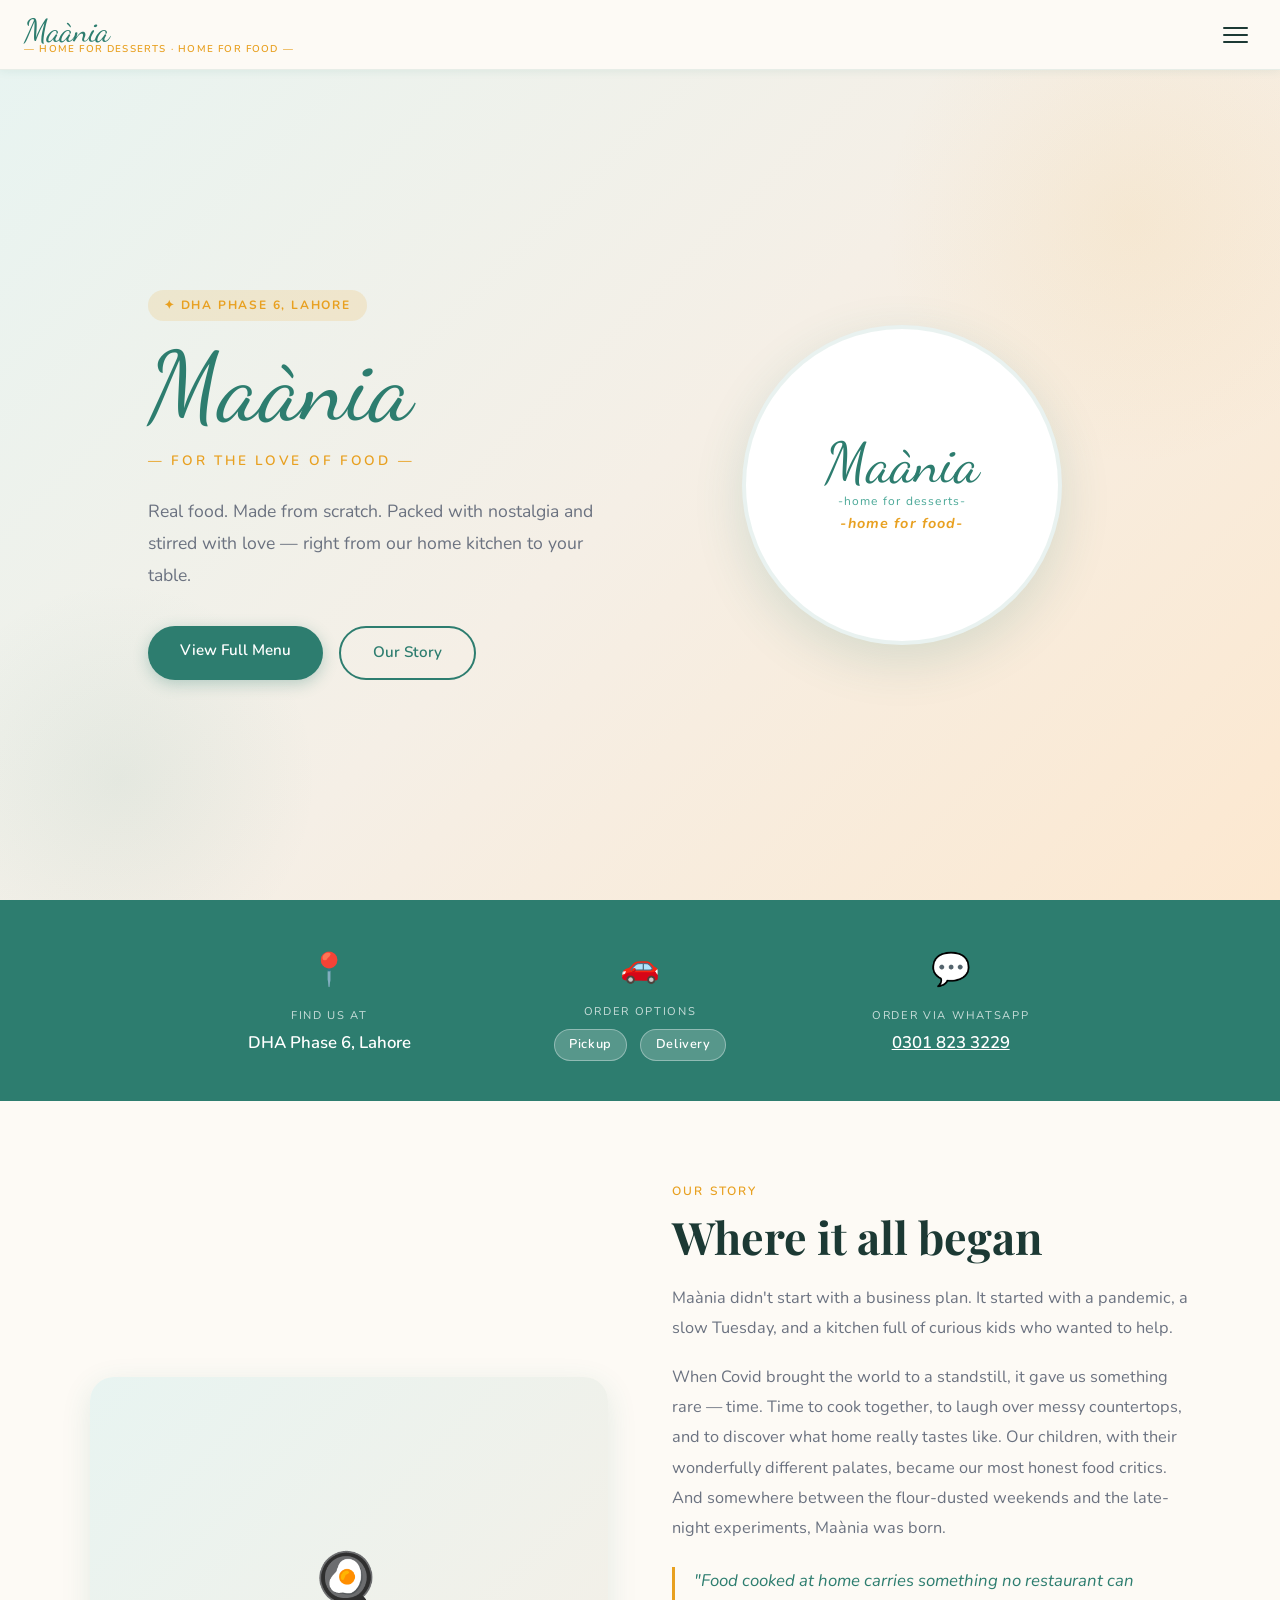
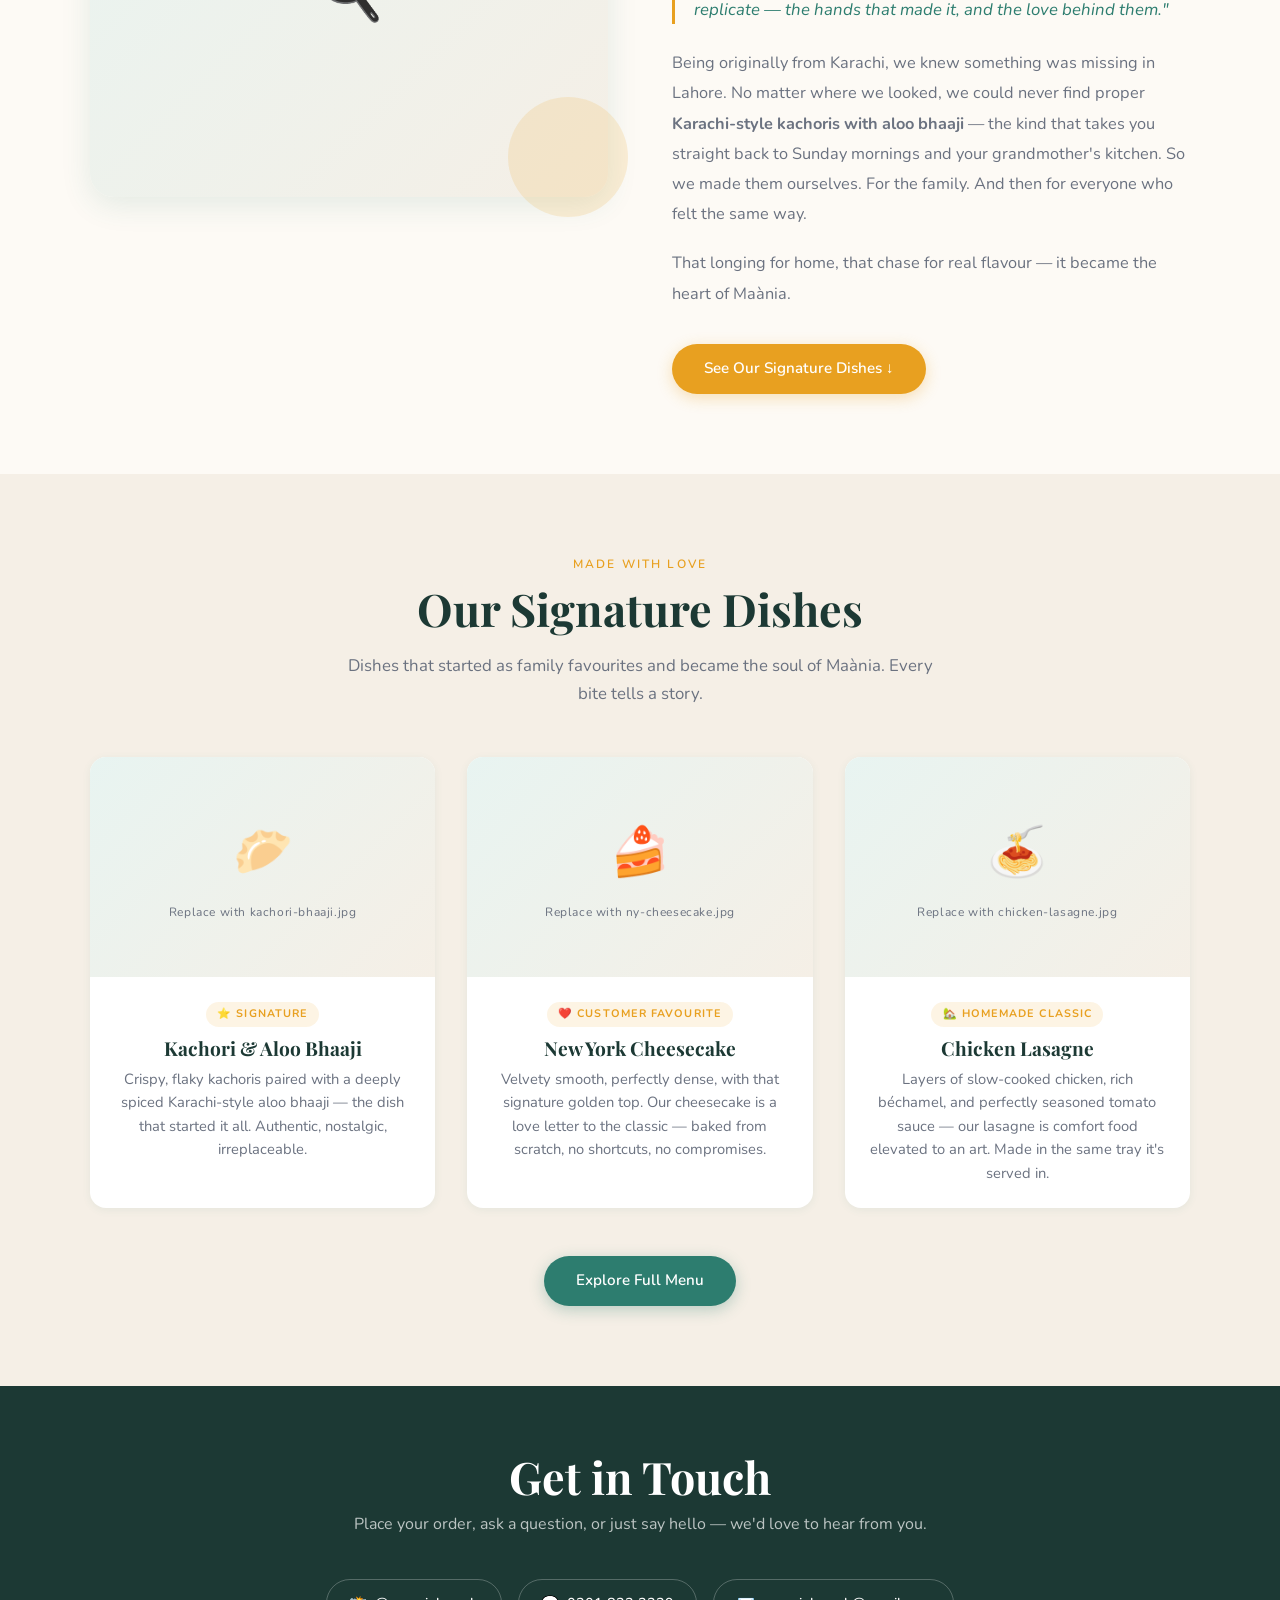
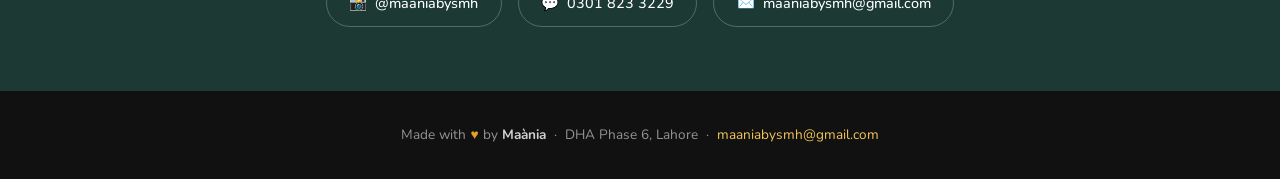
==== index.html @ 95490e04 "add maania website" ====
<!DOCTYPE html>
<html lang="en">
<head>
  <meta charset="UTF-8" />
  <meta name="viewport" content="width=device-width, initial-scale=1.0" />
  <title>Maània — Home for Desserts · Home for Food</title>
  <meta name="description" content="Maània is a home-based food brand from DHA Phase 6, Lahore, offering homemade dishes, platters, cakes, and more — made with love." />
  <link rel="stylesheet" href="style.css" />
  <!-- Replace the line below with your actual favicon path -->
  <!-- <link rel="icon" href="images/favicon.png" type="image/png" /> -->
</head>
<body>

<!-- ===== HEADER ===== -->
<header>
  <a href="index.html" class="logo-wrap">
    <span class="logo-name">Maània</span>
    <span class="logo-slogan">— home for desserts · home for food —</span>
  </a>
  <button class="hamburger" aria-label="Open menu">
    <span></span><span></span><span></span>
  </button>
</header>

<!-- ===== NAV OVERLAY ===== -->
<nav class="nav-overlay" role="navigation">
  <div class="nav-menu">
    <a href="index.html">Home</a>
    <a href="menu.html">Menu</a>
    <a href="dessert-platters.html">Dessert Platters</a>
    <a href="savoury-platters.html">Savoury Platters</a>
    <a href="cakes.html">Cakes</a>
    <a href="contact.html">Contact</a>
  </div>
</nav>

<main>

  <!-- ===== HERO ===== -->
  <section class="hero" id="home">
    <div class="hero-inner">
      <div class="hero-text">
        <span class="hero-tag">✦ DHA Phase 6, Lahore</span>
        <div class="hero-brand">Maània</div>
        <div class="hero-slogan">— for the love of food —</div>
        <p class="hero-intro">
          Real food. Made from scratch. Packed with nostalgia and stirred with love — right from our home kitchen to your table.
        </p>
        <div style="display:flex; gap:1rem; flex-wrap:wrap;">
          <a href="menu.html" class="btn btn-primary">View Full Menu</a>
          <a href="#story" class="btn btn-outline">Our Story</a>
        </div>
      </div>
      <div class="hero-visual">
        <div class="hero-logo-circle">
          <!--
            TO REPLACE: swap the div below with:
            <img src="images/logo.png" alt="Maània logo" />
          -->
          <div class="hero-logo-placeholder">
            <div class="lg-name">Maània</div>
            <div class="lg-tag1">-home for desserts-</div>
            <div class="lg-tag2">-home for food-</div>
          </div>
        </div>
      </div>
    </div>
  </section>

  <!-- ===== LOCATION STRIP ===== -->
  <div class="location-strip">
    <div class="location-grid">
      <div class="loc-item">
        <div class="loc-icon">📍</div>
        <div class="loc-label">Find us at</div>
        <div class="loc-value">DHA Phase 6, Lahore</div>
      </div>
      <div class="loc-item">
        <div class="loc-icon">🚗</div>
        <div class="loc-label">Order Options</div>
        <div class="service-badges">
          <span class="service-badge">Pickup</span>
          <span class="service-badge">Delivery</span>
        </div>
      </div>
      <div class="loc-item">
        <div class="loc-icon">💬</div>
        <div class="loc-label">Order via WhatsApp</div>
        <div class="loc-value">
          <a href="https://wa.me/923018233229" target="_blank" style="color:#fff; text-decoration:underline;">0301 823 3229</a>
        </div>
      </div>
    </div>
  </div>

  <!-- ===== OUR STORY ===== -->
  <section class="section section-cream" id="story">
    <div class="container">
      <div class="story-grid">
        <div class="story-img-wrap reveal">
          <!--
            TO REPLACE: swap the div below with:
            <img src="images/story-photo.jpg" alt="Cooking with family" class="story-img" />
          -->
          <div class="story-img-placeholder">🍳</div>
          <div class="story-accent"></div>
        </div>
        <div class="story-text reveal">
          <span class="section-label">Our Story</span>
          <h2 class="section-heading">Where it all began</h2>
          <p>
            Maània didn't start with a business plan. It started with a pandemic, a slow Tuesday, and a kitchen full of curious kids who wanted to help.
          </p>
          <p>
            When Covid brought the world to a standstill, it gave us something rare — time. Time to cook together, to laugh over messy countertops, and to discover what home really tastes like. Our children, with their wonderfully different palates, became our most honest food critics. And somewhere between the flour-dusted weekends and the late-night experiments, Maània was born.
          </p>
          <blockquote class="quote">
            "Food cooked at home carries something no restaurant can replicate — the hands that made it, and the love behind them."
          </blockquote>
          <p>
            Being originally from Karachi, we knew something was missing in Lahore. No matter where we looked, we could never find proper <strong>Karachi-style kachoris with aloo bhaaji</strong> — the kind that takes you straight back to Sunday mornings and your grandmother's kitchen. So we made them ourselves. For the family. And then for everyone who felt the same way.
          </p>
          <p>
            That longing for home, that chase for real flavour — it became the heart of Maània.
          </p>
          <a href="#signature" class="btn btn-gold" style="margin-top:1rem;">See Our Signature Dishes ↓</a>
        </div>
      </div>
    </div>
  </section>

  <!-- ===== SIGNATURE DISHES ===== -->
  <section class="section section-sand" id="signature">
    <div class="container text-center">
      <span class="section-label">Made with love</span>
      <h2 class="section-heading">Our Signature Dishes</h2>
      <p class="section-sub">
        Dishes that started as family favourites and became the soul of Maània. Every bite tells a story.
      </p>

      <div class="dishes-grid">

        <!-- DISH 1: Kachori & Bhaaji -->
        <div class="dish-card reveal">
          <!--
            TO REPLACE: remove the div below and add:
            <img src="images/kachori-bhaaji.jpg" alt="Kachori and Bhaaji" class="dish-card-img" />
          -->
          <div class="dish-img-placeholder">
            <span class="ph-icon">🥟</span>
            <span class="ph-text">Replace with kachori-bhaaji.jpg</span>
          </div>
          <div class="dish-card-body">
            <span class="dish-tag">⭐ Signature</span>
            <h3>Kachori &amp; Aloo Bhaaji</h3>
            <p>Crispy, flaky kachoris paired with a deeply spiced Karachi-style aloo bhaaji — the dish that started it all. Authentic, nostalgic, irreplaceable.</p>
          </div>
        </div>

        <!-- DISH 2: NY Cheesecake -->
        <div class="dish-card reveal">
          <!--
            TO REPLACE:
            <img src="images/ny-cheesecake.jpg" alt="New York Cheesecake" class="dish-card-img" />
          -->
          <div class="dish-img-placeholder">
            <span class="ph-icon">🍰</span>
            <span class="ph-text">Replace with ny-cheesecake.jpg</span>
          </div>
          <div class="dish-card-body">
            <span class="dish-tag">❤️ Customer Favourite</span>
            <h3>New York Cheesecake</h3>
            <p>Velvety smooth, perfectly dense, with that signature golden top. Our cheesecake is a love letter to the classic — baked from scratch, no shortcuts, no compromises.</p>
          </div>
        </div>

        <!-- DISH 3: Chicken Lasagne -->
        <div class="dish-card reveal">
          <!--
            TO REPLACE:
            <img src="images/chicken-lasagne.jpg" alt="Chicken Lasagne" class="dish-card-img" />
          -->
          <div class="dish-img-placeholder">
            <span class="ph-icon">🍝</span>
            <span class="ph-text">Replace with chicken-lasagne.jpg</span>
          </div>
          <div class="dish-card-body">
            <span class="dish-tag">🏡 Homemade Classic</span>
            <h3>Chicken Lasagne</h3>
            <p>Layers of slow-cooked chicken, rich béchamel, and perfectly seasoned tomato sauce — our lasagne is comfort food elevated to an art. Made in the same tray it's served in.</p>
          </div>
        </div>

      </div>
      <a href="menu.html" class="btn btn-primary">Explore Full Menu</a>
    </div>
  </section>

  <!-- ===== HOME CONTACT STRIP ===== -->
  <section class="home-contact">
    <div class="container">
      <h2 class="section-heading" style="color:#fff;">Get in Touch</h2>
      <p>Place your order, ask a question, or just say hello — we'd love to hear from you.</p>
      <div class="contact-pills">
        <a href="https://www.instagram.com/maaniabysmh" target="_blank" class="contact-pill">
          📸 &nbsp;@maaniabysmh
        </a>
        <a href="https://wa.me/923018233229" target="_blank" class="contact-pill">
          💬 &nbsp;0301 823 3229
        </a>
        <a href="mailto:maaniabysmh@gmail.com" class="contact-pill">
          ✉️ &nbsp;maaniabysmh@gmail.com
        </a>
      </div>
    </div>
  </section>

</main>

<!-- ===== FOOTER ===== -->
<footer>
  <p>Made with <span>♥</span> by <strong style="color:rgba(255,255,255,0.8);">Maània</strong> &nbsp;·&nbsp; DHA Phase 6, Lahore &nbsp;·&nbsp; <a href="mailto:maaniabysmh@gmail.com">maaniabysmh@gmail.com</a></p>
</footer>

<script src="script.js"></script>
</body>
</html>
---- style.css ----
/* ===========================
   MAANIA — style.css
   Colors derived from brand logo:
   Teal:      #2D7D6F  (logo script)
   Gold:      #E8A020  (accent tagline)
   Cream:     #FDFAF5  (warm background)
   Pale Blue: #E8F4F1  (section tint)
   Warm Sand: #F5EFE6  (alternate section)
   Dark:      #1C3934  (headings)
=========================== */

@import url('https://fonts.googleapis.com/css2?family=Playfair+Display:ital,wght@0,400;0,600;1,400&family=Nunito:wght@300;400;500;600&family=Dancing+Script:wght@600&display=swap');

/* ---- RESET & BASE ---- */
*, *::before, *::after { box-sizing: border-box; margin: 0; padding: 0; }
html { scroll-behavior: smooth; font-size: 16px; }
body {
  font-family: 'Nunito', sans-serif;
  background: #FDFAF5;
  color: #3a3a3a;
  line-height: 1.7;
  overflow-x: hidden;
}
img { max-width: 100%; display: block; }
a { text-decoration: none; color: inherit; }
ul { list-style: none; }

/* ---- CSS VARIABLES ---- */
:root {
  --teal:      #2D7D6F;
  --teal-dark: #1C3934;
  --teal-light:#4AA897;
  --gold:      #E8A020;
  --gold-light:#F4C55A;
  --cream:     #FDFAF5;
  --pale-blue: #E8F4F1;
  --warm-sand: #F5EFE6;
  --white:     #ffffff;
  --text:      #3a3a3a;
  --text-light:#6b7280;
  --radius-sm: 8px;
  --radius-md: 16px;
  --radius-lg: 24px;
  --shadow-sm: 0 2px 8px rgba(45,125,111,0.08);
  --shadow-md: 0 8px 30px rgba(45,125,111,0.12);
  --shadow-lg: 0 16px 50px rgba(45,125,111,0.16);
  --transition: 0.3s ease;
}

/* ---- TYPOGRAPHY ---- */
h1, h2, h3, h4 {
  font-family: 'Playfair Display', serif;
  color: var(--teal-dark);
  line-height: 1.2;
}
.display-name {
  font-family: 'Dancing Script', cursive;
  color: var(--teal);
  font-size: clamp(2.8rem, 7vw, 5rem);
}
.section-label {
  font-size: 0.75rem;
  letter-spacing: 0.18em;
  text-transform: uppercase;
  color: var(--gold);
  font-weight: 600;
  margin-bottom: 0.5rem;
  display: block;
}

/* ---- BUTTONS ---- */
.btn {
  display: inline-block;
  padding: 0.75rem 2rem;
  border-radius: 50px;
  font-family: 'Nunito', sans-serif;
  font-weight: 600;
  font-size: 0.95rem;
  cursor: pointer;
  transition: transform var(--transition), box-shadow var(--transition), background var(--transition);
  border: none;
}
.btn-primary {
  background: var(--teal);
  color: #fff;
  box-shadow: 0 4px 15px rgba(45,125,111,0.3);
}
.btn-primary:hover {
  background: var(--teal-dark);
  transform: translateY(-2px);
  box-shadow: 0 8px 25px rgba(45,125,111,0.35);
}
.btn-gold {
  background: var(--gold);
  color: #fff;
  box-shadow: 0 4px 15px rgba(232,160,32,0.3);
}
.btn-gold:hover {
  background: #c98910;
  transform: translateY(-2px);
  box-shadow: 0 8px 25px rgba(232,160,32,0.35);
}
.btn-outline {
  background: transparent;
  color: var(--teal);
  border: 2px solid var(--teal);
}
.btn-outline:hover {
  background: var(--teal);
  color: #fff;
  transform: translateY(-2px);
}

/* ---- HEADER / NAV ---- */
header {
  position: fixed;
  top: 0; left: 0; right: 0;
  z-index: 1000;
  background: rgba(253,250,245,0.97);
  backdrop-filter: blur(8px);
  border-bottom: 1px solid rgba(45,125,111,0.1);
  padding: 0 1.5rem;
  height: 70px;
  display: flex;
  align-items: center;
  justify-content: space-between;
  box-shadow: var(--shadow-sm);
}
.logo-wrap {
  display: flex;
  flex-direction: column;
  line-height: 1;
}
.logo-name {
  font-family: 'Dancing Script', cursive;
  font-size: 2rem;
  color: var(--teal);
  letter-spacing: -0.01em;
}
.logo-slogan {
  font-size: 0.62rem;
  letter-spacing: 0.12em;
  text-transform: uppercase;
  color: var(--gold);
  font-weight: 600;
  margin-top: -2px;
}

/* Hamburger */
.hamburger {
  background: none;
  border: none;
  cursor: pointer;
  padding: 8px;
  display: flex;
  flex-direction: column;
  gap: 5px;
  transition: var(--transition);
}
.hamburger span {
  display: block;
  width: 25px;
  height: 2px;
  background: var(--teal-dark);
  border-radius: 2px;
  transition: var(--transition);
}
.hamburger.active span:nth-child(1) { transform: translateY(7px) rotate(45deg); }
.hamburger.active span:nth-child(2) { opacity: 0; }
.hamburger.active span:nth-child(3) { transform: translateY(-7px) rotate(-45deg); }

/* Nav Overlay */
.nav-overlay {
  position: fixed;
  inset: 0;
  background: rgba(28,57,52,0.95);
  z-index: 999;
  display: flex;
  align-items: center;
  justify-content: center;
  opacity: 0;
  pointer-events: none;
  transition: opacity 0.35s ease;
}
.nav-overlay.open {
  opacity: 1;
  pointer-events: all;
}
.nav-menu {
  text-align: center;
  display: flex;
  flex-direction: column;
  gap: 2rem;
}
.nav-menu a {
  font-family: 'Playfair Display', serif;
  font-size: clamp(1.8rem, 5vw, 2.8rem);
  color: var(--cream);
  position: relative;
  transition: color var(--transition);
}
.nav-menu a::after {
  content: '';
  position: absolute;
  bottom: -4px; left: 50%; right: 50%;
  height: 2px;
  background: var(--gold);
  transition: left var(--transition), right var(--transition);
}
.nav-menu a:hover { color: var(--gold-light); }
.nav-menu a:hover::after { left: 0; right: 0; }

/* ---- PAGE WRAPPER ---- */
main { padding-top: 70px; }

/* ---- SECTIONS ---- */
.section { padding: 5rem 1.5rem; }
.section-cream { background: var(--cream); }
.section-pale { background: var(--pale-blue); }
.section-sand { background: var(--warm-sand); }
.container { max-width: 1100px; margin: 0 auto; }
.text-center { text-align: center; }
.section-heading {
  font-size: clamp(1.8rem, 4vw, 2.8rem);
  margin-bottom: 1rem;
}
.section-sub {
  color: var(--text-light);
  font-size: 1.05rem;
  max-width: 600px;
  margin: 0 auto 2.5rem;
}

/* ---- HERO ---- */
.hero {
  min-height: calc(100vh - 70px);
  display: flex;
  align-items: center;
  background: linear-gradient(135deg, var(--pale-blue) 0%, var(--warm-sand) 50%, #fce8d0 100%);
  padding: 4rem 1.5rem;
  position: relative;
  overflow: hidden;
}
.hero::before {
  content: '';
  position: absolute;
  top: -100px; right: -100px;
  width: 500px; height: 500px;
  border-radius: 50%;
  background: radial-gradient(circle, rgba(232,160,32,0.08) 0%, transparent 70%);
}
.hero::after {
  content: '';
  position: absolute;
  bottom: -80px; left: -80px;
  width: 400px; height: 400px;
  border-radius: 50%;
  background: radial-gradient(circle, rgba(45,125,111,0.07) 0%, transparent 70%);
}
.hero-inner {
  max-width: 1100px;
  margin: 0 auto;
  display: grid;
  grid-template-columns: 1fr 1fr;
  gap: 4rem;
  align-items: center;
  position: relative;
  z-index: 1;
}
.hero-text { }
.hero-tag {
  display: inline-block;
  background: rgba(232,160,32,0.15);
  color: var(--gold);
  font-size: 0.75rem;
  letter-spacing: 0.15em;
  text-transform: uppercase;
  font-weight: 700;
  padding: 0.35rem 1rem;
  border-radius: 50px;
  margin-bottom: 1.2rem;
}
.hero h1 {
  font-size: clamp(2.2rem, 5vw, 3.6rem);
  color: var(--teal-dark);
  margin-bottom: 0.5rem;
}
.hero-brand {
  font-family: 'Dancing Script', cursive;
  font-size: clamp(3.5rem, 9vw, 6rem);
  color: var(--teal);
  line-height: 1;
  margin-bottom: 0.8rem;
}
.hero-slogan {
  font-size: 0.85rem;
  letter-spacing: 0.2em;
  text-transform: uppercase;
  color: var(--gold);
  font-weight: 600;
  margin-bottom: 1.5rem;
}
.hero-intro {
  color: var(--text-light);
  font-size: 1.1rem;
  margin-bottom: 2.2rem;
  max-width: 460px;
  line-height: 1.8;
}
.hero-visual {
  display: flex;
  justify-content: center;
  align-items: center;
}
.hero-logo-circle {
  width: 320px;
  height: 320px;
  border-radius: 50%;
  background: var(--white);
  box-shadow: var(--shadow-lg);
  display: flex;
  align-items: center;
  justify-content: center;
  overflow: hidden;
  border: 4px solid rgba(45,125,111,0.1);
}
.hero-logo-circle img {
  width: 85%;
  height: 85%;
  object-fit: contain;
}
/* placeholder version */
.hero-logo-placeholder {
  text-align: center;
  padding: 2rem;
}
.hero-logo-placeholder .lg-name {
  font-family: 'Dancing Script', cursive;
  font-size: 3.5rem;
  color: var(--teal);
  line-height: 1;
}
.hero-logo-placeholder .lg-tag1 {
  font-size: 0.75rem;
  color: var(--teal-light);
  letter-spacing: 0.1em;
}
.hero-logo-placeholder .lg-tag2 {
  font-size: 0.9rem;
  color: var(--gold);
  font-weight: 700;
  letter-spacing: 0.08em;
  font-style: italic;
}

/* ---- LOCATION STRIP ---- */
.location-strip {
  background: var(--teal);
  color: #fff;
  padding: 2.5rem 1.5rem;
}
.location-grid {
  max-width: 900px;
  margin: 0 auto;
  display: grid;
  grid-template-columns: repeat(3, 1fr);
  gap: 2rem;
  text-align: center;
  align-items: center;
}
.loc-item { }
.loc-icon {
  font-size: 2rem;
  margin-bottom: 0.5rem;
}
.loc-label {
  font-size: 0.7rem;
  letter-spacing: 0.15em;
  text-transform: uppercase;
  opacity: 0.75;
  margin-bottom: 0.3rem;
}
.loc-value {
  font-weight: 600;
  font-size: 1.05rem;
}
.service-badges {
  display: flex;
  gap: 0.8rem;
  justify-content: center;
  margin-top: 0.5rem;
}
.service-badge {
  background: rgba(255,255,255,0.2);
  border: 1px solid rgba(255,255,255,0.35);
  border-radius: 50px;
  padding: 0.25rem 0.9rem;
  font-size: 0.8rem;
  font-weight: 600;
  letter-spacing: 0.05em;
}

/* ---- OUR STORY ---- */
.story-grid {
  display: grid;
  grid-template-columns: 1fr 1fr;
  gap: 4rem;
  align-items: center;
}
.story-img-wrap {
  position: relative;
}
.story-img {
  width: 100%;
  height: 420px;
  object-fit: cover;
  border-radius: var(--radius-lg);
  box-shadow: var(--shadow-md);
}
.story-img-placeholder {
  width: 100%;
  height: 420px;
  border-radius: var(--radius-lg);
  background: linear-gradient(135deg, var(--pale-blue), var(--warm-sand));
  display: flex;
  align-items: center;
  justify-content: center;
  box-shadow: var(--shadow-md);
  color: var(--teal-light);
  font-size: 4rem;
}
.story-accent {
  position: absolute;
  bottom: -20px; right: -20px;
  width: 120px; height: 120px;
  background: var(--gold);
  border-radius: 50%;
  opacity: 0.15;
}
.story-text h2 { margin-bottom: 1.2rem; }
.story-text p {
  color: var(--text-light);
  margin-bottom: 1.2rem;
  font-size: 1.02rem;
  line-height: 1.85;
}
.story-text .quote {
  border-left: 3px solid var(--gold);
  padding-left: 1.2rem;
  font-style: italic;
  color: var(--teal);
  font-size: 1.05rem;
  margin: 1.5rem 0;
}

/* ---- DISH CARDS ---- */
.dishes-grid {
  display: grid;
  grid-template-columns: repeat(3, 1fr);
  gap: 2rem;
  margin: 3rem 0;
}
.dish-card {
  background: var(--white);
  border-radius: var(--radius-md);
  box-shadow: var(--shadow-sm);
  overflow: hidden;
  transition: transform var(--transition), box-shadow var(--transition);
}
.dish-card:hover {
  transform: translateY(-6px);
  box-shadow: var(--shadow-md);
}
.dish-card-img {
  width: 100%;
  height: 220px;
  object-fit: cover;
  display: block;
}
.dish-img-placeholder {
  width: 100%;
  height: 220px;
  background: linear-gradient(135deg, var(--pale-blue) 0%, var(--warm-sand) 100%);
  display: flex;
  flex-direction: column;
  align-items: center;
  justify-content: center;
  color: var(--teal-light);
}
.dish-img-placeholder .ph-icon { font-size: 3rem; margin-bottom: 0.5rem; }
.dish-img-placeholder .ph-text { font-size: 0.75rem; color: var(--text-light); letter-spacing: 0.05em; }
.dish-card-body { padding: 1.4rem; }
.dish-tag {
  display: inline-block;
  background: rgba(232,160,32,0.12);
  color: var(--gold);
  font-size: 0.68rem;
  letter-spacing: 0.1em;
  text-transform: uppercase;
  font-weight: 700;
  padding: 0.2rem 0.7rem;
  border-radius: 50px;
  margin-bottom: 0.6rem;
}
.dish-card-body h3 {
  font-size: 1.2rem;
  margin-bottom: 0.5rem;
}
.dish-card-body p {
  color: var(--text-light);
  font-size: 0.92rem;
  line-height: 1.6;
}

/* ---- MENU PAGE ---- */
.menu-hero {
  background: linear-gradient(135deg, var(--teal-dark) 0%, var(--teal) 100%);
  padding: 5rem 1.5rem 4rem;
  text-align: center;
  color: #fff;
}
.menu-hero h1 { color: #fff; font-size: clamp(2rem, 5vw, 3rem); }
.menu-hero p { opacity: 0.8; margin-top: 0.8rem; }

.menu-section { margin-bottom: 4rem; }
.menu-section-title {
  font-size: 1.5rem;
  color: var(--teal);
  border-bottom: 2px solid var(--pale-blue);
  padding-bottom: 0.75rem;
  margin-bottom: 1.5rem;
  display: flex;
  align-items: center;
  gap: 0.75rem;
}
.menu-section-title::before {
  content: '';
  display: inline-block;
  width: 6px; height: 6px;
  background: var(--gold);
  border-radius: 50%;
}
.menu-items { display: flex; flex-direction: column; gap: 0; }
.menu-item {
  display: flex;
  align-items: center;
  gap: 1.5rem;
  padding: 1.2rem 0;
  border-bottom: 1px solid rgba(45,125,111,0.08);
  transition: background var(--transition);
}
.menu-item:last-child { border-bottom: none; }
.menu-item:hover { background: var(--pale-blue); border-radius: var(--radius-sm); padding-left: 0.8rem; }
.menu-item-img-wrap {
  width: 80px;
  height: 80px;
  border-radius: var(--radius-sm);
  overflow: hidden;
  flex-shrink: 0;
  background: var(--pale-blue);
  display: flex;
  align-items: center;
  justify-content: center;
  font-size: 1.8rem;
}
.menu-item-img-wrap img {
  width: 100%;
  height: 100%;
  object-fit: cover;
}
.menu-item-info { flex: 1; }
.menu-item-info h4 { font-size: 1rem; margin-bottom: 0.25rem; }
.menu-item-info p { font-size: 0.87rem; color: var(--text-light); }
.menu-item-price {
  font-weight: 700;
  color: var(--teal);
  font-size: 1rem;
  white-space: nowrap;
}

/* ---- PLATTER CARDS ---- */
.platters-hero {
  padding: 5rem 1.5rem 4rem;
  text-align: center;
}
.platters-hero.dessert { background: linear-gradient(135deg, #fce8d0, var(--warm-sand)); }
.platters-hero.savoury { background: linear-gradient(135deg, var(--pale-blue), #d4ede8); }
.platters-grid {
  display: grid;
  grid-template-columns: repeat(auto-fit, minmax(280px, 1fr));
  gap: 2rem;
  margin-top: 2rem;
}
.platter-card {
  background: var(--white);
  border-radius: var(--radius-md);
  box-shadow: var(--shadow-sm);
  overflow: hidden;
  transition: transform var(--transition), box-shadow var(--transition);
}
.platter-card:hover {
  transform: translateY(-5px);
  box-shadow: var(--shadow-md);
}
.platter-card-img {
  width: 100%;
  height: 200px;
  object-fit: cover;
}
.platter-img-placeholder {
  width: 100%;
  height: 200px;
  background: linear-gradient(135deg, var(--pale-blue), var(--warm-sand));
  display: flex;
  align-items: center;
  justify-content: center;
  font-size: 3.5rem;
}
.platter-card-body { padding: 1.4rem; }
.platter-size-badge {
  display: inline-block;
  background: var(--pale-blue);
  color: var(--teal);
  font-size: 0.68rem;
  letter-spacing: 0.1em;
  text-transform: uppercase;
  font-weight: 700;
  padding: 0.2rem 0.7rem;
  border-radius: 50px;
  margin-bottom: 0.6rem;
}
.platter-card-body h3 { font-size: 1.1rem; margin-bottom: 0.5rem; }
.platter-card-body p { font-size: 0.88rem; color: var(--text-light); margin-bottom: 1rem; }
.platter-price { font-weight: 700; color: var(--teal); font-size: 1rem; }

/* ---- CAKES PAGE ---- */
.cakes-hero {
  background: linear-gradient(135deg, #fdf0f8 0%, var(--warm-sand) 100%);
  padding: 5rem 1.5rem 4rem;
  text-align: center;
}
.cake-card {
  background: var(--white);
  border-radius: var(--radius-md);
  box-shadow: var(--shadow-sm);
  overflow: hidden;
  transition: transform var(--transition), box-shadow var(--transition);
  text-align: center;
}
.cake-card:hover {
  transform: translateY(-6px);
  box-shadow: var(--shadow-md);
}
.cake-img-placeholder {
  width: 100%;
  height: 220px;
  background: linear-gradient(135deg, #fdf0f8, var(--warm-sand));
  display: flex;
  align-items: center;
  justify-content: center;
  font-size: 4rem;
}
.cake-card-body { padding: 1.4rem; }
.cake-card-body h3 { font-size: 1.1rem; margin-bottom: 0.5rem; }
.cake-card-body p { font-size: 0.87rem; color: var(--text-light); }

/* ---- CONTACT SECTION ---- */
.contact-grid {
  display: grid;
  grid-template-columns: 1fr 1fr;
  gap: 4rem;
  align-items: start;
}
.contact-info h2 { margin-bottom: 1rem; }
.contact-info p { color: var(--text-light); margin-bottom: 2rem; line-height: 1.8; }
.contact-links { display: flex; flex-direction: column; gap: 1rem; }
.contact-link {
  display: flex;
  align-items: center;
  gap: 1rem;
  padding: 1rem 1.2rem;
  background: var(--white);
  border-radius: var(--radius-sm);
  box-shadow: var(--shadow-sm);
  color: var(--text);
  transition: transform var(--transition), box-shadow var(--transition);
  font-size: 0.95rem;
}
.contact-link:hover {
  transform: translateX(4px);
  box-shadow: var(--shadow-md);
  color: var(--teal);
}
.contact-link-icon {
  width: 40px; height: 40px;
  border-radius: 50%;
  display: flex;
  align-items: center;
  justify-content: center;
  font-size: 1.2rem;
  flex-shrink: 0;
}
.contact-link-icon.ig { background: linear-gradient(135deg, #f09433, #e6683c, #dc2743, #cc2366, #bc1888); color: #fff; }
.contact-link-icon.wa { background: #25D366; color: #fff; }
.contact-link-icon.em { background: var(--teal); color: #fff; }
.contact-link-icon.lo { background: var(--pale-blue); color: var(--teal); }

/* ---- CONTACT FORM ---- */
.contact-form { background: var(--white); border-radius: var(--radius-md); padding: 2rem; box-shadow: var(--shadow-sm); }
.contact-form h3 { margin-bottom: 1.5rem; font-size: 1.3rem; }
.form-group { margin-bottom: 1.2rem; }
.form-group label {
  display: block;
  font-size: 0.85rem;
  font-weight: 600;
  color: var(--teal-dark);
  margin-bottom: 0.4rem;
  letter-spacing: 0.02em;
}
.form-group input,
.form-group textarea {
  width: 100%;
  padding: 0.8rem 1rem;
  border: 1.5px solid rgba(45,125,111,0.2);
  border-radius: var(--radius-sm);
  font-family: 'Nunito', sans-serif;
  font-size: 0.95rem;
  background: var(--cream);
  color: var(--text);
  transition: border-color var(--transition), box-shadow var(--transition);
  outline: none;
}
.form-group input:focus,
.form-group textarea:focus {
  border-color: var(--teal);
  box-shadow: 0 0 0 3px rgba(45,125,111,0.1);
}
.form-group textarea { resize: vertical; min-height: 120px; }
.form-error { color: #e03c3c; font-size: 0.8rem; margin-top: 0.3rem; display: none; }
.form-group.error input,
.form-group.error textarea { border-color: #e03c3c; }
.form-group.error .form-error { display: block; }
.form-success {
  display: none;
  text-align: center;
  padding: 2rem;
  color: var(--teal);
}
.form-success .success-icon { font-size: 3rem; margin-bottom: 0.8rem; }

/* ---- HOME CONTACT STRIP ---- */
.home-contact {
  background: var(--teal-dark);
  color: #fff;
  padding: 4rem 1.5rem;
  text-align: center;
}
.home-contact h2 { color: #fff; margin-bottom: 0.5rem; }
.home-contact p { opacity: 0.7; margin-bottom: 2.5rem; }
.contact-pills {
  display: flex;
  flex-wrap: wrap;
  gap: 1rem;
  justify-content: center;
}
.contact-pill {
  display: flex;
  align-items: center;
  gap: 0.6rem;
  padding: 0.7rem 1.4rem;
  border-radius: 50px;
  border: 1.5px solid rgba(255,255,255,0.25);
  color: #fff;
  font-size: 0.9rem;
  font-weight: 500;
  transition: var(--transition);
}
.contact-pill:hover {
  background: rgba(255,255,255,0.1);
  border-color: rgba(255,255,255,0.5);
  transform: translateY(-2px);
}

/* ---- FOOTER ---- */
footer {
  background: #111;
  color: rgba(255,255,255,0.55);
  text-align: center;
  padding: 2rem 1.5rem;
  font-size: 0.85rem;
}
footer a { color: var(--gold-light); }
footer span { color: var(--gold); }

/* ---- PAGE HERO (inner pages) ---- */
.page-hero {
  padding: 5rem 1.5rem 3.5rem;
  text-align: center;
}
.page-hero h1 { font-size: clamp(2rem, 5vw, 3rem); }
.page-hero p { color: var(--text-light); margin-top: 0.8rem; max-width: 500px; margin-left: auto; margin-right: auto; }

/* ---- CUSTOM ORDER BANNER ---- */
.custom-banner {
  background: linear-gradient(135deg, var(--teal) 0%, var(--teal-dark) 100%);
  border-radius: var(--radius-md);
  padding: 3rem 2rem;
  text-align: center;
  color: #fff;
  margin-top: 3rem;
}
.custom-banner h3 { color: #fff; font-size: 1.5rem; margin-bottom: 0.7rem; }
.custom-banner p { opacity: 0.8; margin-bottom: 1.5rem; }

/* ---- SCROLL REVEAL ANIMATION ---- */
.reveal {
  opacity: 0;
  transform: translateY(30px);
  transition: opacity 0.7s ease, transform 0.7s ease;
}
.reveal.visible {
  opacity: 1;
  transform: translateY(0);
}

/* ---- ACTIVE NAV ---- */
body.nav-open { overflow: hidden; }

/* ===============================
   RESPONSIVE
================================ */
@media (max-width: 900px) {
  .hero-inner { grid-template-columns: 1fr; gap: 2rem; text-align: center; }
  .hero-visual { justify-content: center; }
  .hero-logo-circle { width: 240px; height: 240px; }
  .hero-intro { margin-left: auto; margin-right: auto; }
  .story-grid { grid-template-columns: 1fr; gap: 2.5rem; }
  .dishes-grid { grid-template-columns: 1fr 1fr; }
  .contact-grid { grid-template-columns: 1fr; gap: 2.5rem; }
  .location-grid { grid-template-columns: 1fr; gap: 1.5rem; }
}
@media (max-width: 600px) {
  .section { padding: 3.5rem 1.2rem; }
  .dishes-grid { grid-template-columns: 1fr; }
  .platters-grid { grid-template-columns: 1fr; }
  .contact-pills { flex-direction: column; align-items: center; }
  .hero { padding: 3rem 1.2rem 2rem; }
  .hero-logo-circle { width: 200px; height: 200px; }
  .menu-item-img-wrap { width: 60px; height: 60px; }
}
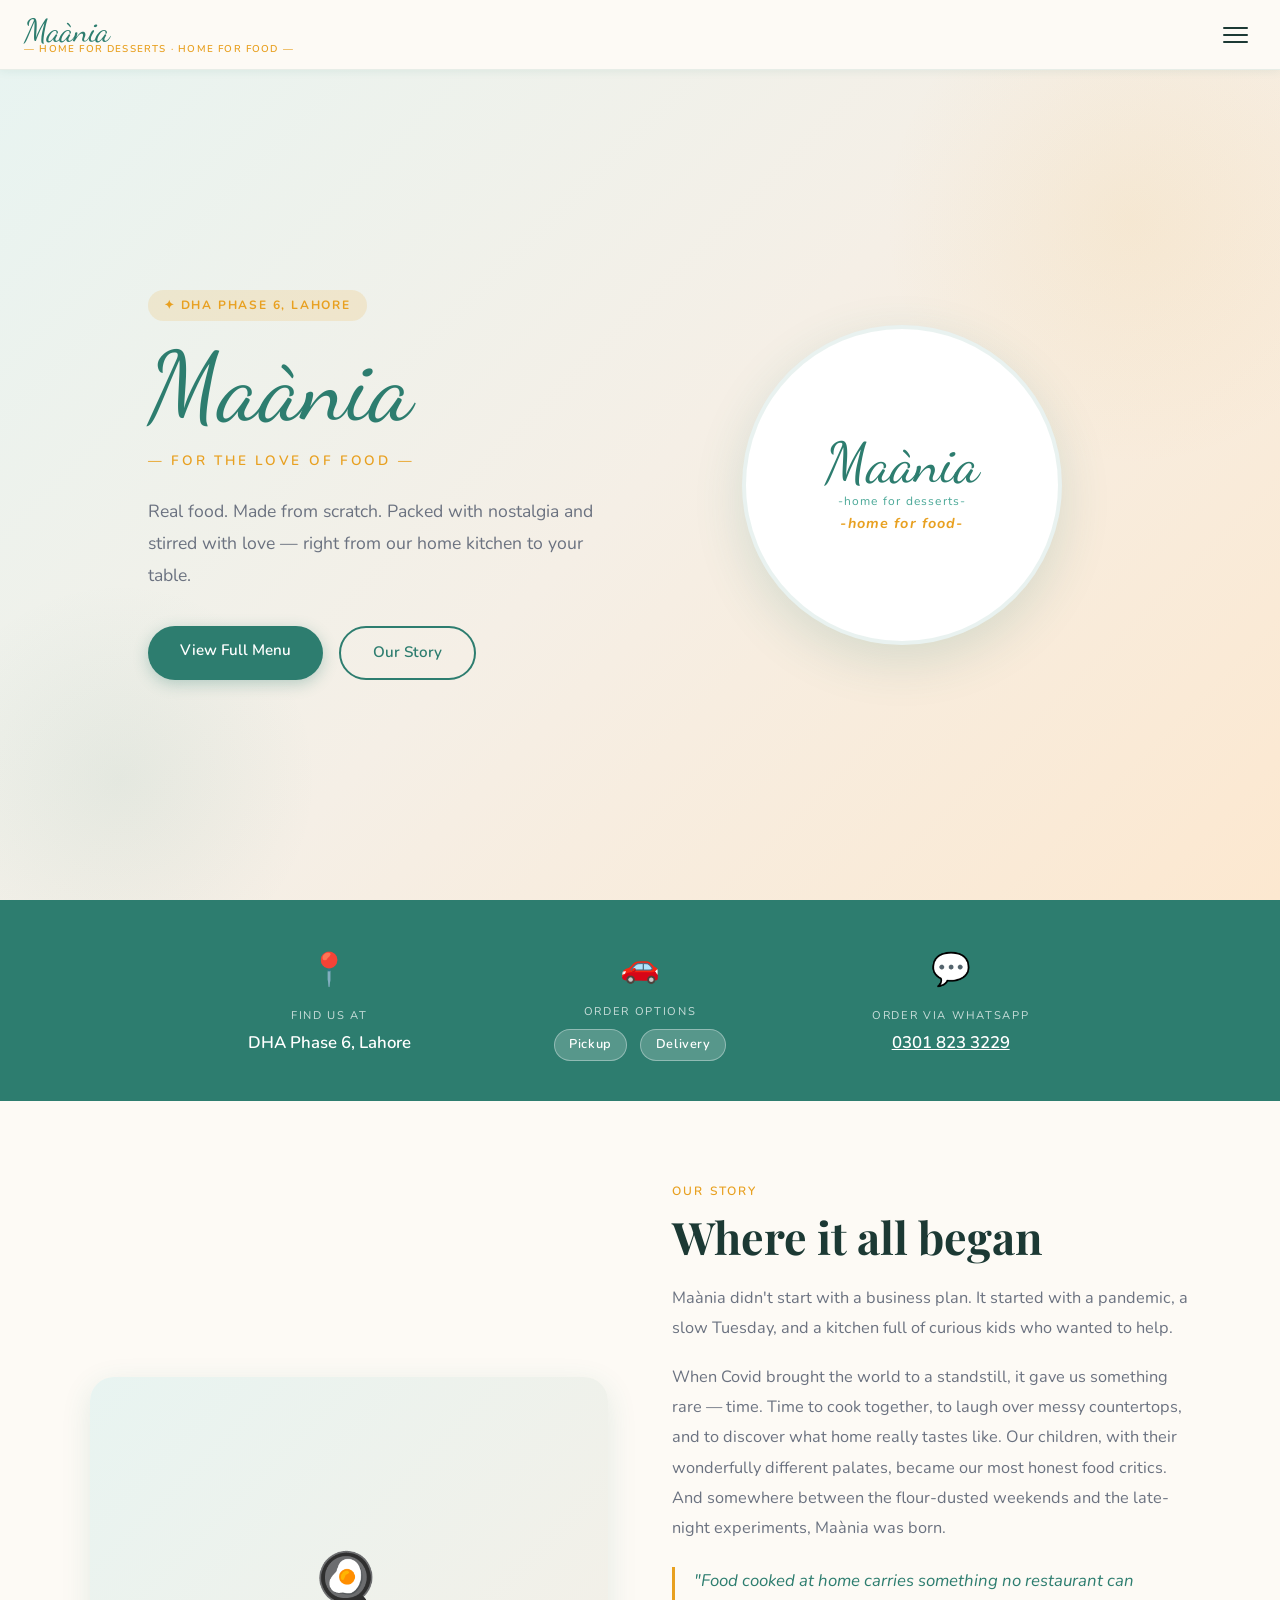
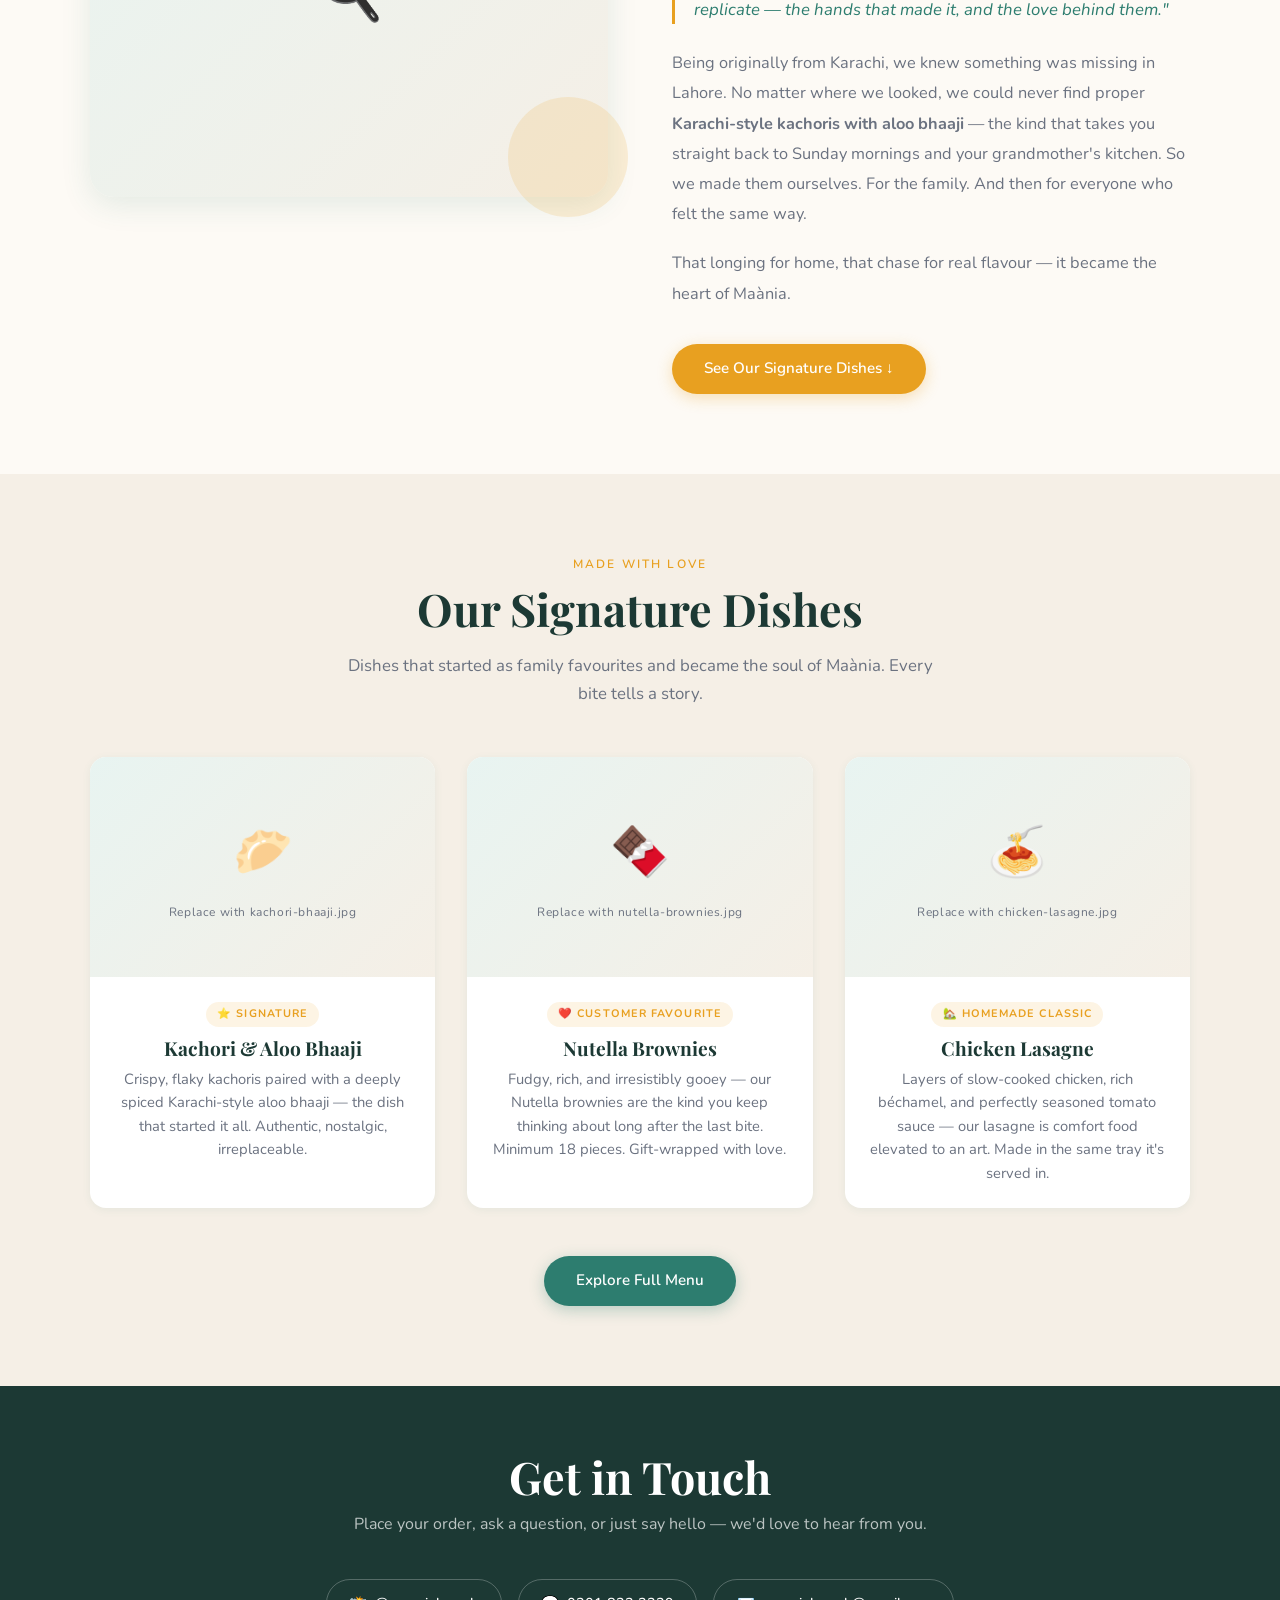
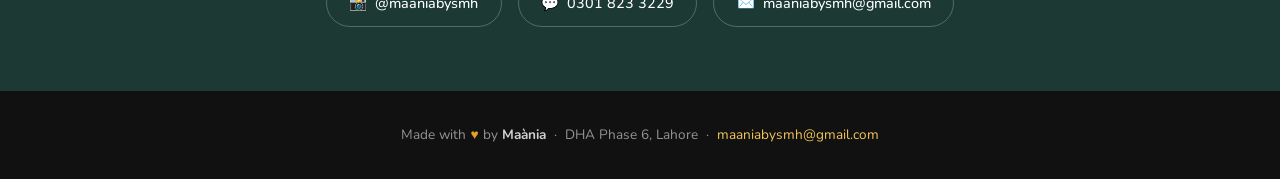
==== commit 8fa87cac: "editted signature dishes" ====
--- a/index.html
+++ b/index.html
@@ -157,20 +157,20 @@
           </div>
         </div>
 
-        <!-- DISH 2: NY Cheesecake -->
+        <!-- DISH 2: Nutella Brownies -->
         <div class="dish-card reveal">
           <!--
             TO REPLACE:
-            <img src="images/ny-cheesecake.jpg" alt="New York Cheesecake" class="dish-card-img" />
+            <img src="images/nutella-brownies.jpg" alt="Nutella Brownies" class="dish-card-img" />
           -->
           <div class="dish-img-placeholder">
-            <span class="ph-icon">🍰</span>
-            <span class="ph-text">Replace with ny-cheesecake.jpg</span>
+            <span class="ph-icon">🍫</span>
+            <span class="ph-text">Replace with nutella-brownies.jpg</span>
           </div>
           <div class="dish-card-body">
             <span class="dish-tag">❤️ Customer Favourite</span>
-            <h3>New York Cheesecake</h3>
-            <p>Velvety smooth, perfectly dense, with that signature golden top. Our cheesecake is a love letter to the classic — baked from scratch, no shortcuts, no compromises.</p>
+            <h3>Nutella Brownies</h3>
+            <p>Fudgy, rich, and irresistibly gooey — our Nutella brownies are the kind you keep thinking about long after the last bite. Minimum 18 pieces. Gift-wrapped with love.</p>
           </div>
         </div>
 
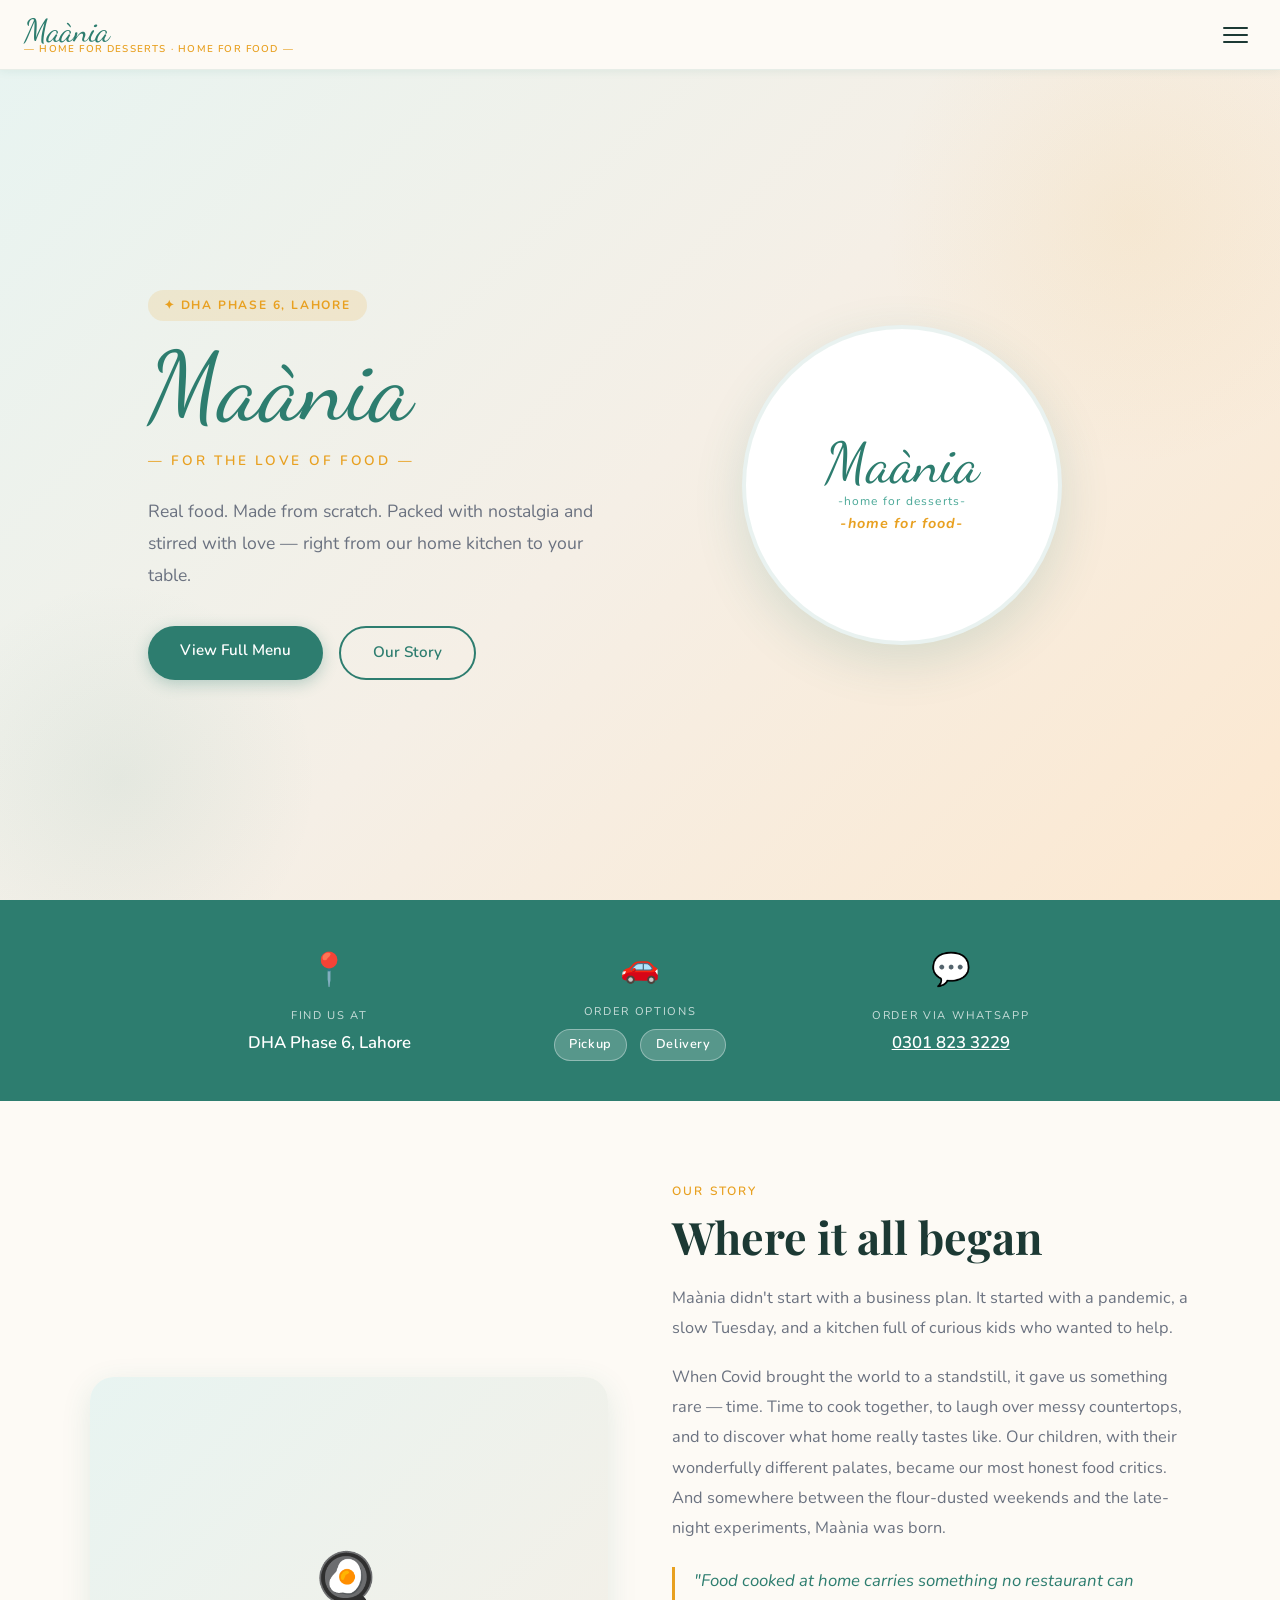
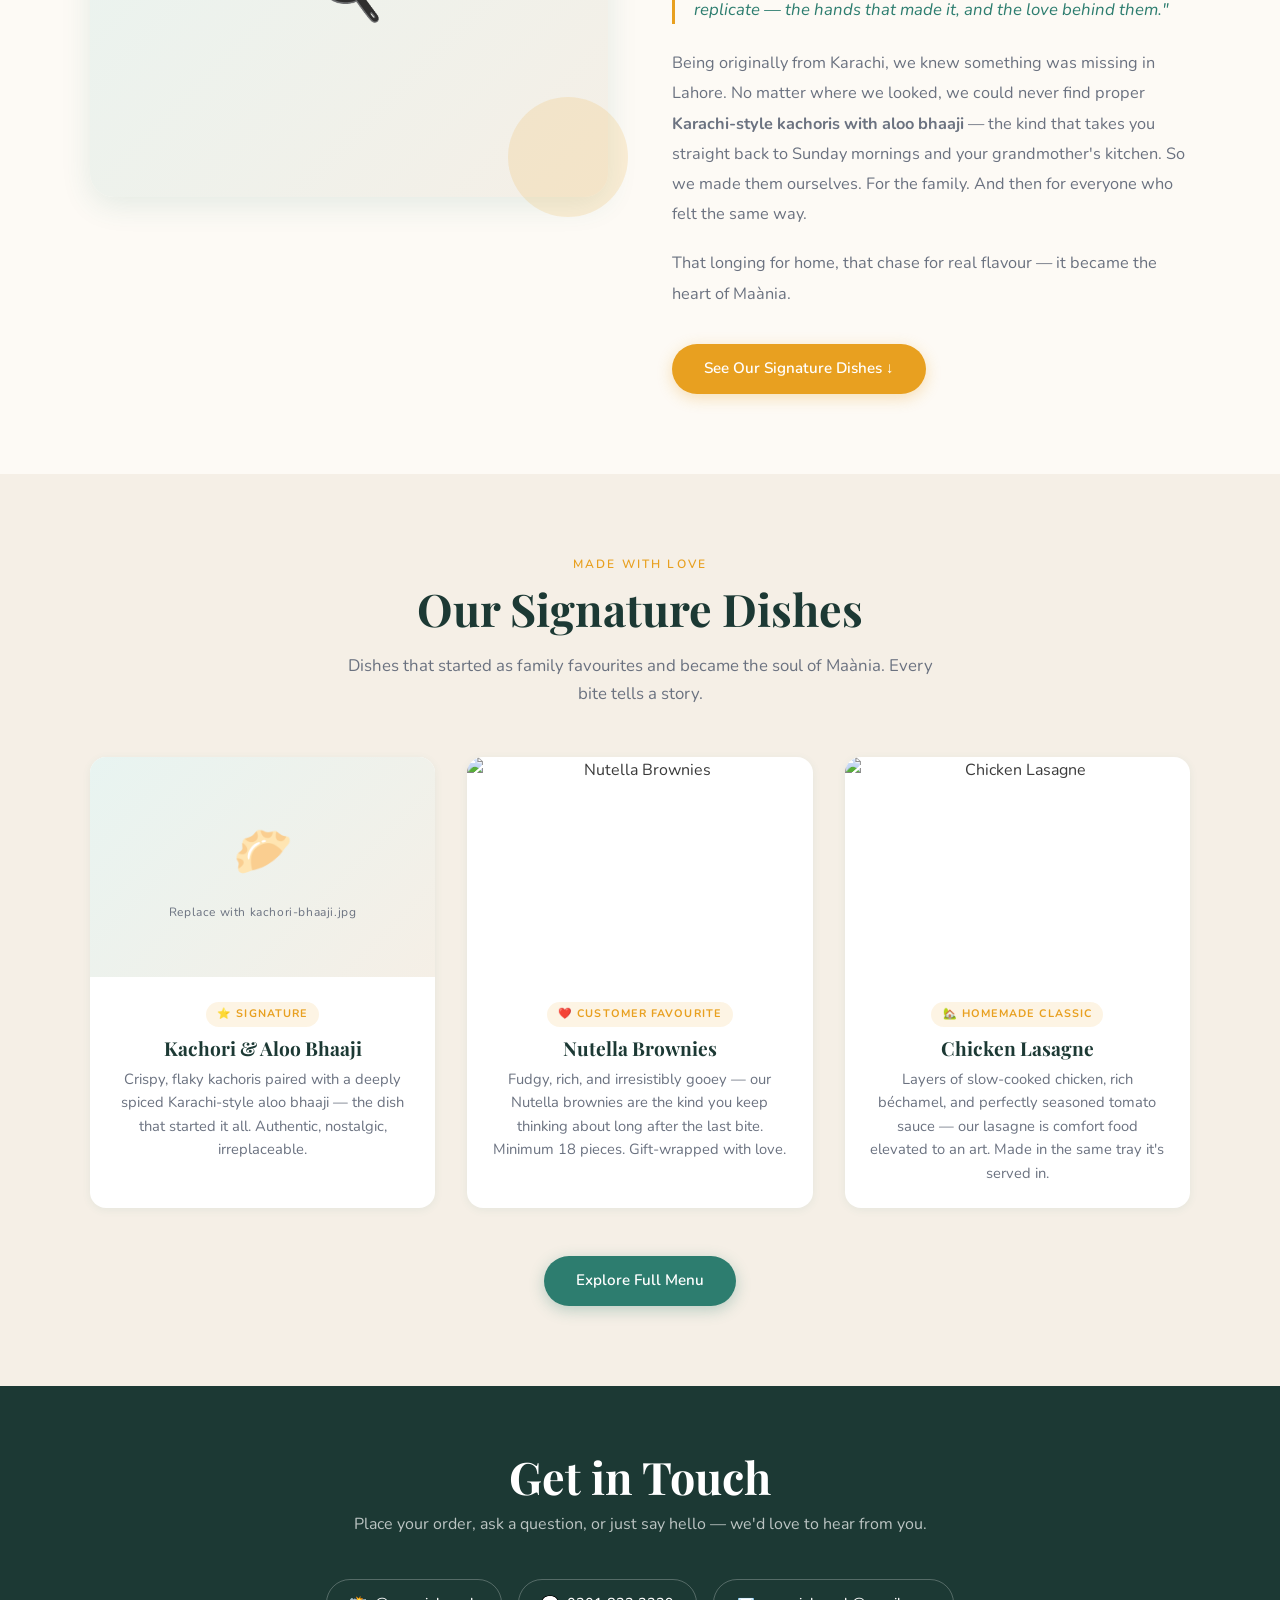
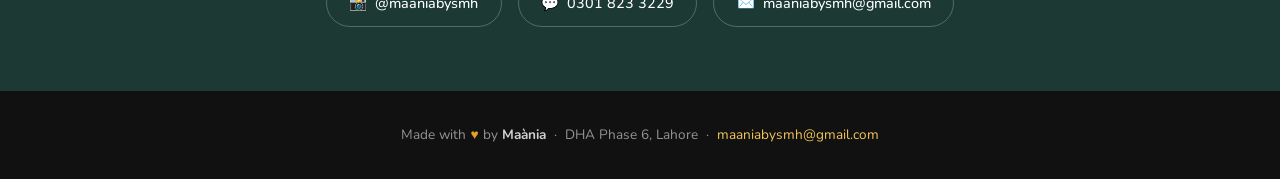
==== commit a438a909: "Update image sources for Nutella Brownies and Chicken Lasagne" ====
--- a/index.html
+++ b/index.html
@@ -159,14 +159,7 @@
 
         <!-- DISH 2: Nutella Brownies -->
         <div class="dish-card reveal">
-          <!--
-            TO REPLACE:
-            <img src="images/nutella-brownies.jpg" alt="Nutella Brownies" class="dish-card-img" />
-          -->
-          <div class="dish-img-placeholder">
-            <span class="ph-icon">🍫</span>
-            <span class="ph-text">Replace with nutella-brownies.jpg</span>
-          </div>
+          <img src="images/nutella-brownies.jpeg" alt="Nutella Brownies" class="dish-card-img" />
           <div class="dish-card-body">
             <span class="dish-tag">❤️ Customer Favourite</span>
             <h3>Nutella Brownies</h3>
@@ -176,14 +169,7 @@
 
         <!-- DISH 3: Chicken Lasagne -->
         <div class="dish-card reveal">
-          <!--
-            TO REPLACE:
-            <img src="images/chicken-lasagne.jpg" alt="Chicken Lasagne" class="dish-card-img" />
-          -->
-          <div class="dish-img-placeholder">
-            <span class="ph-icon">🍝</span>
-            <span class="ph-text">Replace with chicken-lasagne.jpg</span>
-          </div>
+          <img src="images/chicken-lasagne.jpeg" alt="Chicken Lasagne" class="dish-card-img" />
           <div class="dish-card-body">
             <span class="dish-tag">🏡 Homemade Classic</span>
             <h3>Chicken Lasagne</h3>
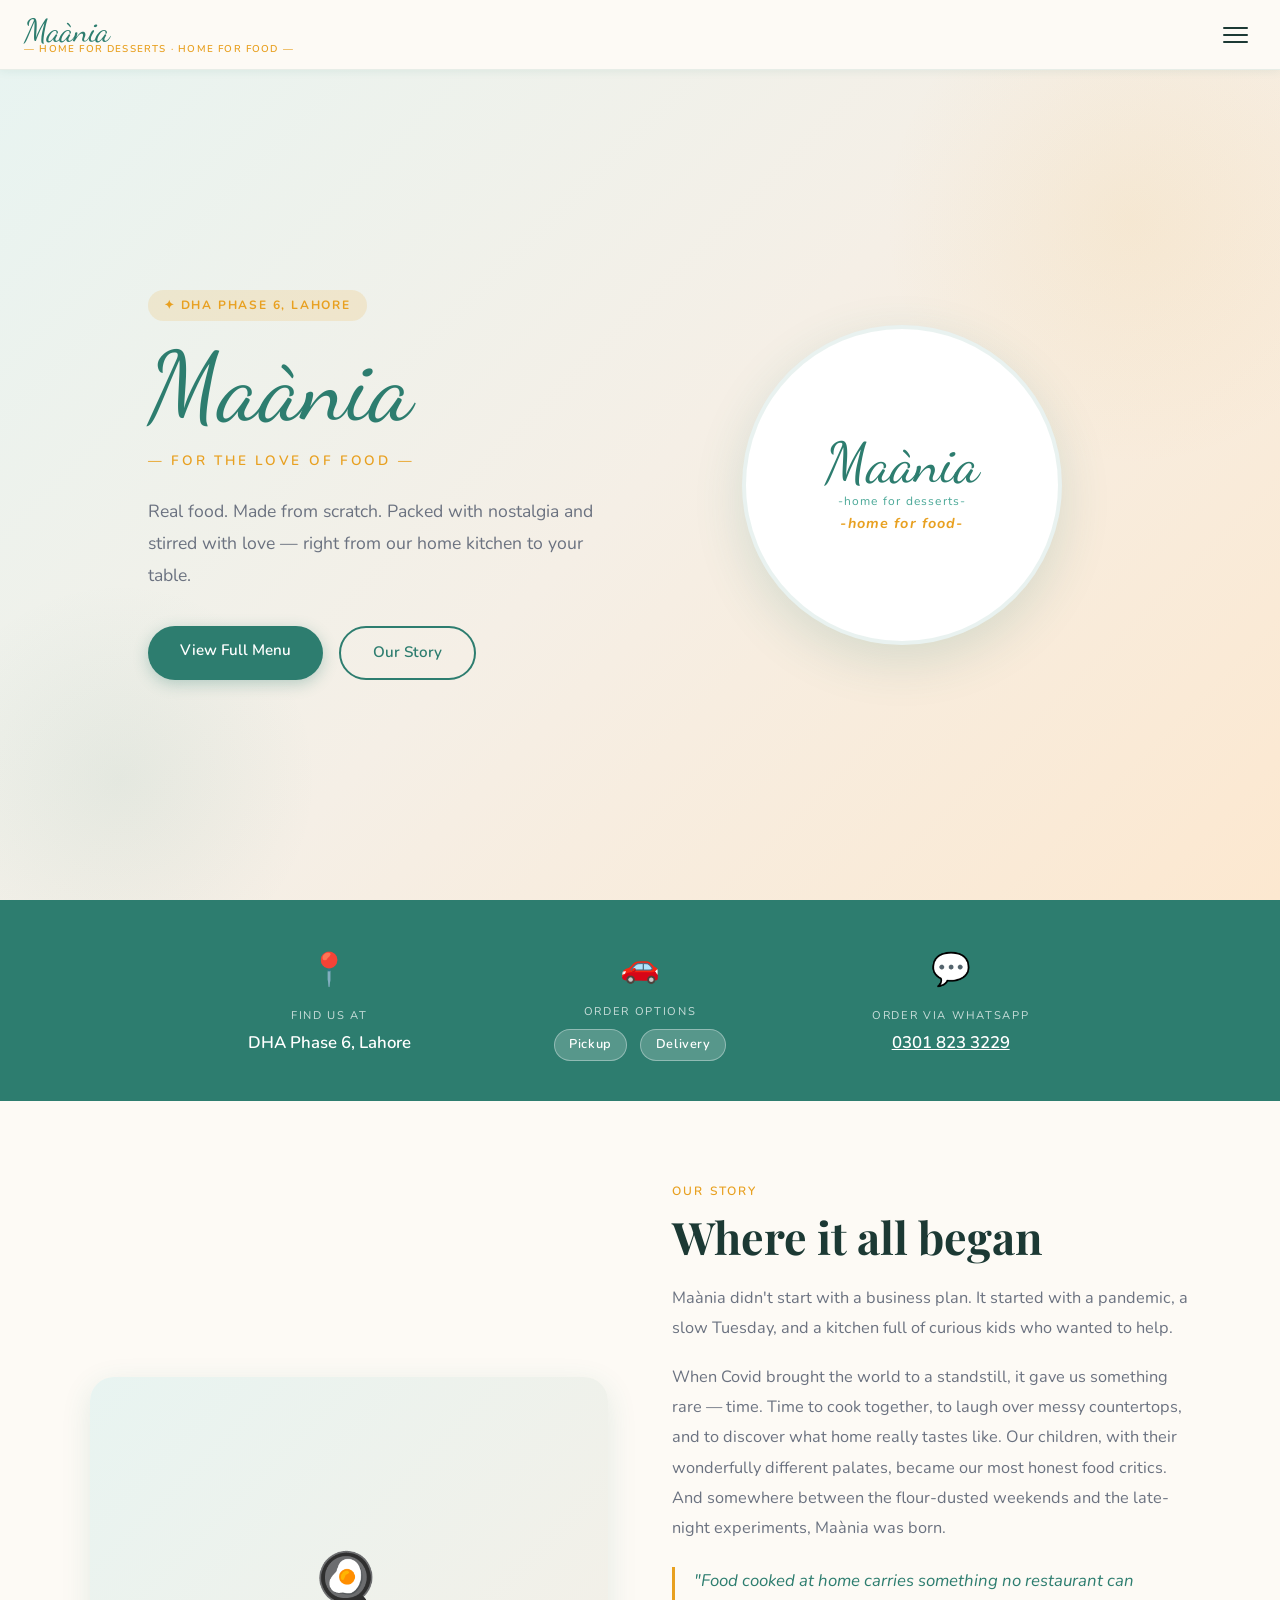
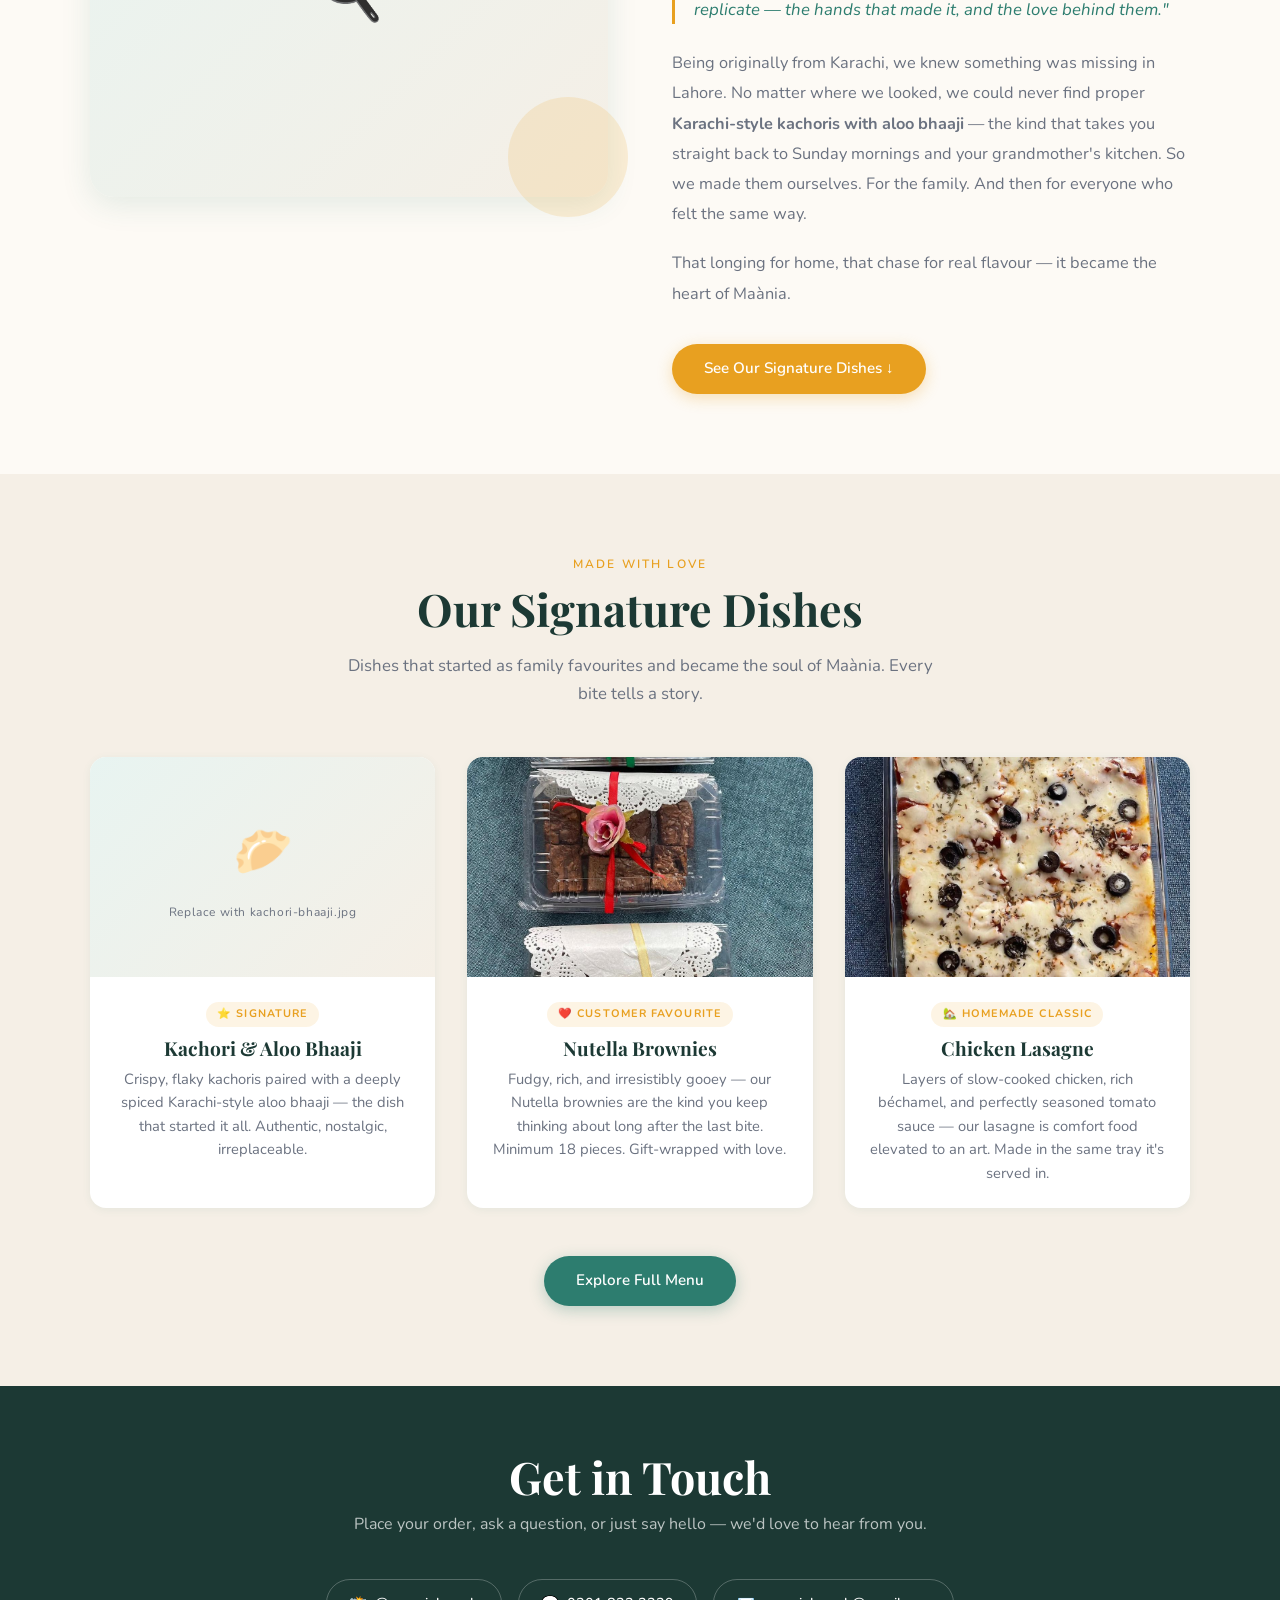
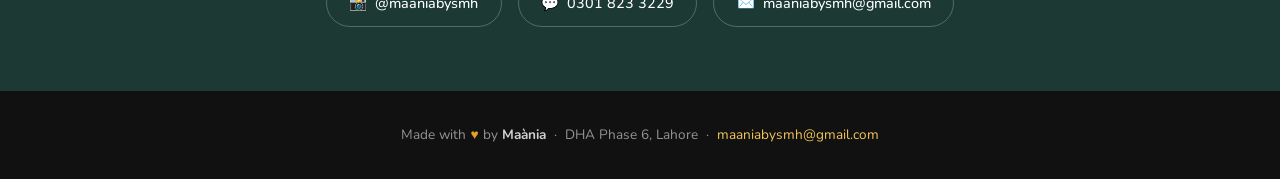
==== commit 7c3f214a: "Update image paths in index.html" ====
--- a/index.html
+++ b/index.html
@@ -55,7 +55,7 @@
         <div class="hero-logo-circle">
           <!--
             TO REPLACE: swap the div below with:
-            <img src="images/logo.png" alt="Maània logo" />
+            <img src="logo.png" alt="Maània logo" />
           -->
           <div class="hero-logo-placeholder">
             <div class="lg-name">Maània</div>
@@ -100,7 +100,7 @@
         <div class="story-img-wrap reveal">
           <!--
             TO REPLACE: swap the div below with:
-            <img src="images/story-photo.jpg" alt="Cooking with family" class="story-img" />
+            <img src="story-photo.jpg" alt="Cooking with family" class="story-img" />
           -->
           <div class="story-img-placeholder">🍳</div>
           <div class="story-accent"></div>
@@ -144,7 +144,7 @@
         <div class="dish-card reveal">
           <!--
             TO REPLACE: remove the div below and add:
-            <img src="images/kachori-bhaaji.jpg" alt="Kachori and Bhaaji" class="dish-card-img" />
+            <img src="kachori-bhaaji.jpg" alt="Kachori and Bhaaji" class="dish-card-img" />
           -->
           <div class="dish-img-placeholder">
             <span class="ph-icon">🥟</span>
@@ -159,7 +159,7 @@
 
         <!-- DISH 2: Nutella Brownies -->
         <div class="dish-card reveal">
-          <img src="images/nutella-brownies.jpeg" alt="Nutella Brownies" class="dish-card-img" />
+          <img src="nutella-brownies.jpeg" alt="Nutella Brownies" class="dish-card-img" />
           <div class="dish-card-body">
             <span class="dish-tag">❤️ Customer Favourite</span>
             <h3>Nutella Brownies</h3>
@@ -169,7 +169,7 @@
 
         <!-- DISH 3: Chicken Lasagne -->
         <div class="dish-card reveal">
-          <img src="images/chicken-lasagne.jpeg" alt="Chicken Lasagne" class="dish-card-img" />
+          <img src="chicken-lasagne.jpeg" alt="Chicken Lasagne" class="dish-card-img" />
           <div class="dish-card-body">
             <span class="dish-tag">🏡 Homemade Classic</span>
             <h3>Chicken Lasagne</h3>
